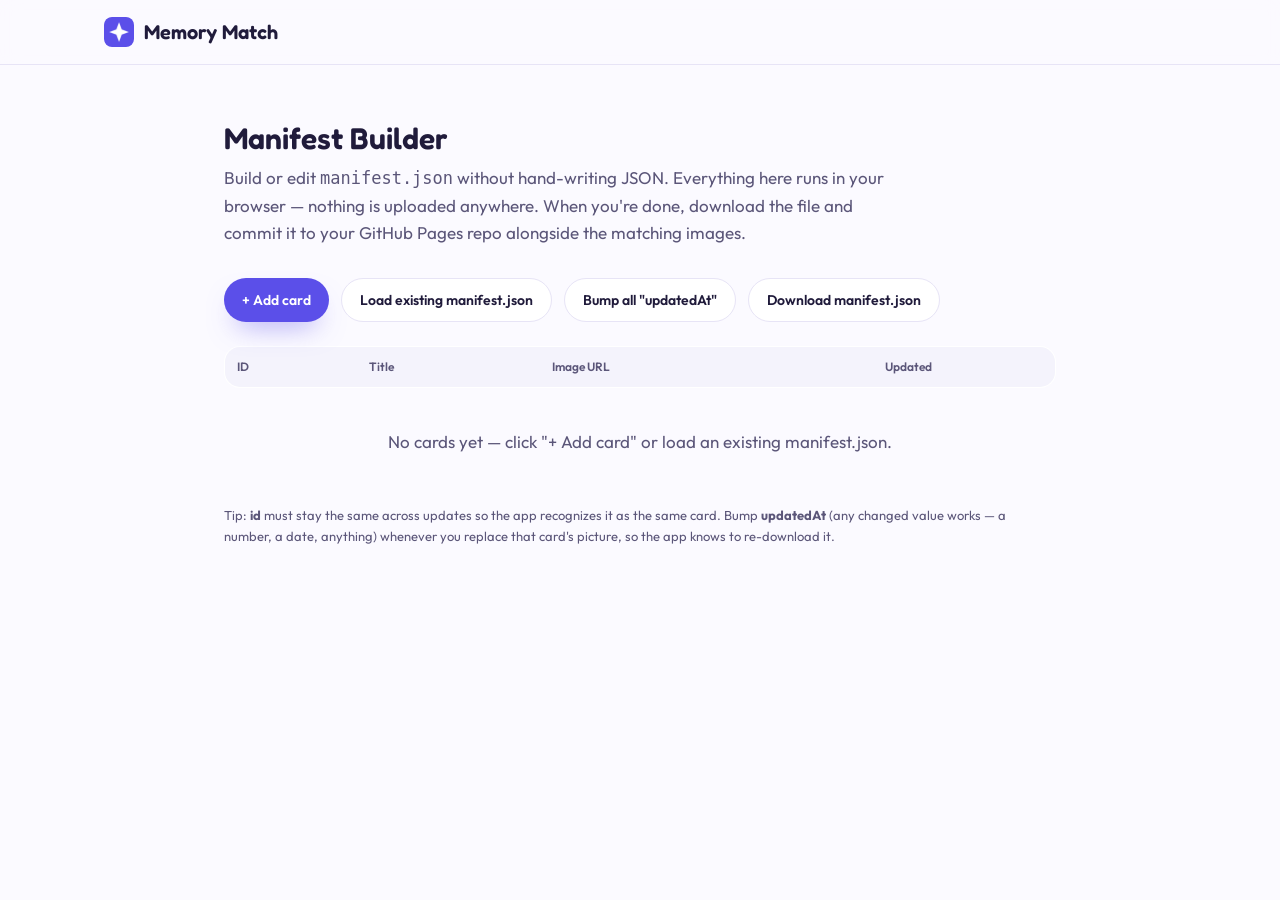
==== manifest-admin.html @ 35a47999 "Upload MemoryGameSite" ====
<!doctype html>
<html lang="en">
<head>
<meta charset="utf-8" />
<meta name="viewport" content="width=device-width, initial-scale=1" />
<title>Manifest Builder — Memory Match</title>
<meta name="robots" content="noindex" />
<link rel="icon" href="favicon.png" />
<link rel="preconnect" href="https://fonts.googleapis.com">
<link rel="preconnect" href="https://fonts.gstatic.com" crossorigin>
<link href="https://fonts.googleapis.com/css2?family=Fredoka:wght@500;600;700&family=Outfit:wght@400;500;600&display=swap" rel="stylesheet">
<link rel="stylesheet" href="style.css" />
<style>
  .tool { max-width: 880px; margin: 0 auto; padding: 56px 24px 96px; }
  .tool h1 { font-size: 30px; margin-bottom: 8px; }
  .tool > p { margin-bottom: 32px; }
  .toolbar { display: flex; gap: 12px; flex-wrap: wrap; margin-bottom: 24px; }
  .toolbar .btn { padding: 10px 18px; font-size: 14px; }
  input[type=file] { display: none; }
  table { width: 100%; border-collapse: collapse; background: #fff; border-radius: var(--radius-md); overflow: hidden; border: 1px solid var(--line); }
  th, td { padding: 10px 12px; text-align: left; border-bottom: 1px solid var(--line); vertical-align: top; }
  th { font-size: 12px; text-transform: none; color: var(--ink-soft); font-weight: 600; background: #F4F3FC; }
  tr:last-child td { border-bottom: none; }
  input[type=text] {
    width: 100%;
    border: 1px solid var(--line);
    border-radius: 8px;
    padding: 8px 10px;
    font-family: 'Outfit', sans-serif;
    font-size: 14px;
  }
  .row-actions { display: flex; gap: 8px; }
  .icon-btn {
    background: none;
    border: 1px solid var(--line);
    border-radius: 8px;
    width: 32px;
    height: 32px;
    cursor: pointer;
    font-size: 14px;
  }
  .icon-btn:hover { border-color: var(--primary); }
  .empty-state { text-align: center; padding: 40px; color: var(--ink-soft); }
  .output {
    margin-top: 28px;
    background: #14112B;
    color: #E7E4F6;
    border-radius: var(--radius-md);
    padding: 20px;
    font-family: monospace;
    font-size: 13px;
    white-space: pre-wrap;
    word-break: break-all;
    max-height: 320px;
    overflow: auto;
  }
  .note { font-size: 13px; color: var(--ink-soft); margin-top: 10px; }
</style>
</head>
<body>

<nav class="nav">
  <div class="wrap">
    <a class="brand" href="index.html">
      <img src="images/app-icon.png" alt="" />
      Memory Match
    </a>
  </div>
</nav>

<main class="tool">
  <h1>Manifest Builder</h1>
  <p>Build or edit <code>manifest.json</code> without hand-writing JSON. Everything here runs in your browser — nothing is uploaded anywhere. When you're done, download the file and commit it to your GitHub Pages repo alongside the matching images.</p>

  <div class="toolbar">
    <button class="btn btn-primary" id="addRowBtn" type="button">+ Add card</button>
    <label class="btn btn-ghost" for="importInput">Load existing manifest.json</label>
    <input type="file" id="importInput" accept="application/json" />
    <button class="btn btn-ghost" id="touchAllBtn" type="button">Bump all "updatedAt"</button>
    <button class="btn btn-ghost" id="downloadBtn" type="button">Download manifest.json</button>
  </div>

  <table>
    <thead>
      <tr>
        <th style="width: 16%;">ID</th>
        <th style="width: 22%;">Title</th>
        <th style="width: 40%;">Image URL</th>
        <th style="width: 14%;">Updated</th>
        <th style="width: 8%;"></th>
      </tr>
    </thead>
    <tbody id="rows"></tbody>
  </table>
  <div class="empty-state" id="emptyState">No cards yet — click "+ Add card" or load an existing manifest.json.</div>

  <div class="note">Tip: <strong>id</strong> must stay the same across updates so the app recognizes it as the same card. Bump <strong>updatedAt</strong> (any changed value works — a number, a date, anything) whenever you replace that card's picture, so the app knows to re-download it.</div>

  <div class="output" id="output" hidden></div>
</main>

<script>
  let cards = [];

  const rowsEl = document.getElementById('rows');
  const emptyStateEl = document.getElementById('emptyState');
  const outputEl = document.getElementById('output');

  function render() {
    rowsEl.innerHTML = '';
    emptyStateEl.style.display = cards.length ? 'none' : 'block';
    cards.forEach((card, i) => {
      const tr = document.createElement('tr');
      tr.innerHTML = `
        <td><input type="text" data-field="id" data-i="${i}" value="${escapeAttr(card.id)}" placeholder="apple" /></td>
        <td><input type="text" data-field="title" data-i="${i}" value="${escapeAttr(card.title)}" placeholder="Apple" /></td>
        <td><input type="text" data-field="imageUrl" data-i="${i}" value="${escapeAttr(card.imageUrl)}" placeholder="https://you.github.io/memorygame-assets/images/apple.png" /></td>
        <td><input type="text" data-field="updatedAt" data-i="${i}" value="${escapeAttr(card.updatedAt)}" placeholder="1" /></td>
        <td class="row-actions">
          <button class="icon-btn" data-action="touch" data-i="${i}" title="Bump updatedAt to now">↻</button>
          <button class="icon-btn" data-action="remove" data-i="${i}" title="Remove card">✕</button>
        </td>
      `;
      rowsEl.appendChild(tr);
    });
    updateOutput();
  }

  function escapeAttr(s) {
    return String(s ?? '').replace(/"/g, '&quot;');
  }

  function updateOutput() {
    outputEl.textContent = JSON.stringify(cards, null, 2);
  }

  rowsEl.addEventListener('input', (e) => {
    const field = e.target.dataset.field;
    const i = Number(e.target.dataset.i);
    if (field && !Number.isNaN(i)) {
      cards[i][field] = e.target.value;
      updateOutput();
    }
  });

  rowsEl.addEventListener('click', (e) => {
    const action = e.target.dataset.action;
    const i = Number(e.target.dataset.i);
    if (Number.isNaN(i)) return;
    if (action === 'remove') {
      cards.splice(i, 1);
      render();
    } else if (action === 'touch') {
      cards[i].updatedAt = String(Date.now());
      render();
    }
  });

  document.getElementById('addRowBtn').addEventListener('click', () => {
    cards.push({ id: '', title: '', imageUrl: '', updatedAt: '1' });
    render();
    outputEl.hidden = false;
  });

  document.getElementById('touchAllBtn').addEventListener('click', () => {
    const now = String(Date.now());
    cards = cards.map((c) => ({ ...c, updatedAt: now }));
    render();
  });

  document.getElementById('downloadBtn').addEventListener('click', () => {
    const blob = new Blob([JSON.stringify(cards, null, 2)], { type: 'application/json' });
    const url = URL.createObjectURL(blob);
    const a = document.createElement('a');
    a.href = url;
    a.download = 'manifest.json';
    document.body.appendChild(a);
    a.click();
    a.remove();
    URL.revokeObjectURL(url);
  });

  document.getElementById('importInput').addEventListener('change', async (e) => {
    const file = e.target.files[0];
    if (!file) return;
    try {
      const text = await file.text();
      const parsed = JSON.parse(text);
      if (Array.isArray(parsed)) {
        cards = parsed.map((c) => ({
          id: c.id ?? '',
          title: c.title ?? '',
          imageUrl: c.imageUrl ?? '',
          updatedAt: c.updatedAt ?? '1',
        }));
        render();
        outputEl.hidden = false;
      } else {
        alert('That file does not look like a manifest.json array.');
      }
    } catch (err) {
      alert('Could not read that file as JSON.');
    }
    e.target.value = '';
  });

  render();
</script>

</body>
</html>
---- style.css ----
:root {
  --bg: #FBFAFF;
  --ink: #201B3B;
  --ink-soft: #5B5679;
  --primary: #5B4FE9;
  --primary-deep: #4038B8;
  --coral: #FF6B6B;
  --mint: #06D6A0;
  --surface: #FFFFFF;
  --line: #E7E4F6;
  --radius-lg: 28px;
  --radius-md: 16px;
  --radius-sm: 10px;
  --shadow: 0 24px 48px -24px rgba(32, 27, 59, 0.25);
  --max: 1120px;
}

* { box-sizing: border-box; }

html { scroll-behavior: smooth; }

body {
  margin: 0;
  background: var(--bg);
  color: var(--ink);
  font-family: 'Outfit', system-ui, sans-serif;
  font-size: 17px;
  line-height: 1.6;
  -webkit-font-smoothing: antialiased;
}

h1, h2, h3, .display {
  font-family: 'Fredoka', system-ui, sans-serif;
  font-weight: 600;
  line-height: 1.15;
  margin: 0;
  color: var(--ink);
}

p { margin: 0; color: var(--ink-soft); max-width: 62ch; }

a { color: inherit; }

img { max-width: 100%; display: block; }

.wrap {
  max-width: var(--max);
  margin: 0 auto;
  padding: 0 24px;
}

/* Nav */
.nav {
  position: sticky;
  top: 0;
  z-index: 20;
  background: rgba(251, 250, 255, 0.86);
  backdrop-filter: blur(10px);
  border-bottom: 1px solid var(--line);
}
.nav .wrap {
  display: flex;
  align-items: center;
  justify-content: space-between;
  padding-top: 16px;
  padding-bottom: 16px;
}
.brand {
  display: flex;
  align-items: center;
  gap: 10px;
  font-family: 'Fredoka', system-ui, sans-serif;
  font-weight: 600;
  font-size: 20px;
  text-decoration: none;
}
.brand img { width: 30px; height: 30px; border-radius: 8px; }
.nav-links { display: flex; gap: 28px; list-style: none; margin: 0; padding: 0; }
.nav-links a { text-decoration: none; color: var(--ink-soft); font-size: 15px; }
.nav-links a:hover { color: var(--primary); }

/* Buttons */
.btn {
  display: inline-flex;
  align-items: center;
  justify-content: center;
  gap: 8px;
  padding: 14px 26px;
  border-radius: 999px;
  font-family: 'Outfit', system-ui, sans-serif;
  font-weight: 600;
  font-size: 15px;
  text-decoration: none;
  border: none;
  cursor: pointer;
  transition: transform 0.15s ease, box-shadow 0.15s ease;
}
.btn:hover { transform: translateY(-2px); }
.btn-primary { background: var(--primary); color: #fff; box-shadow: 0 14px 28px -12px rgba(91,79,233,0.55); }
.btn-primary:hover { background: var(--primary-deep); }
.btn-ghost { background: var(--surface); color: var(--ink); border: 1.5px solid var(--line); }
.btn-ghost:hover { border-color: var(--primary); color: var(--primary); }
.btn-row { display: flex; gap: 14px; flex-wrap: wrap; }

/* Sections */
section { padding: 96px 0; }
.section-head { max-width: 640px; margin-bottom: 48px; }
.kicker { color: var(--primary); font-weight: 600; font-size: 15px; margin-bottom: 10px; display: block; }
.section-head h2 { font-size: clamp(28px, 4vw, 38px); margin-bottom: 14px; }

/* Hero */
.hero .wrap {
  display: grid;
  grid-template-columns: 1.05fr 0.95fr;
  gap: 56px;
  align-items: center;
  padding-top: 72px;
  padding-bottom: 40px;
}
.hero h1 { font-size: clamp(36px, 5vw, 54px); margin-bottom: 20px; }
.hero p.lead { font-size: 19px; margin-bottom: 32px; }

/* Flip-card hero demo */
.flip-grid {
  display: grid;
  grid-template-columns: repeat(3, 1fr);
  gap: 14px;
  perspective: 1000px;
}
.flip-card {
  aspect-ratio: 1;
  position: relative;
  border-radius: var(--radius-sm);
}
.flip-card .face {
  position: absolute;
  inset: 0;
  border-radius: var(--radius-sm);
  display: flex;
  align-items: center;
  justify-content: center;
  backface-visibility: hidden;
  animation: reveal 2.6s ease-in-out infinite;
}
.flip-card .face.back { background: linear-gradient(145deg, var(--primary), #7B71F0); }
.flip-card .face.front { background: #fff; border: 1.5px solid var(--line); font-size: 30px; transform: rotateY(180deg); }
.flip-card:nth-child(1) .face { animation-delay: 0.0s; }
.flip-card:nth-child(2) .face { animation-delay: 0.15s; }
.flip-card:nth-child(3) .face { animation-delay: 0.3s; }
.flip-card:nth-child(4) .face { animation-delay: 0.45s; }
.flip-card:nth-child(5) .face { animation-delay: 0.6s; }
.flip-card:nth-child(6) .face { animation-delay: 0.75s; }
.flip-card:nth-child(7) .face { animation-delay: 0.9s; }
.flip-card:nth-child(8) .face { animation-delay: 1.05s; }
.flip-card:nth-child(9) .face { animation-delay: 1.2s; }

@keyframes reveal {
  0%, 8% { transform: rotateY(0deg); }
  45%, 65% { transform: rotateY(180deg); }
  92%, 100% { transform: rotateY(0deg); }
}

@media (prefers-reduced-motion: reduce) {
  .flip-card .face { animation: none; }
  .flip-card .face.front { transform: rotateY(0deg); opacity: 0; }
}

/* Steps */
.steps { display: grid; grid-template-columns: repeat(3, 1fr); gap: 24px; }
.step {
  background: var(--surface);
  border: 1px solid var(--line);
  border-radius: var(--radius-md);
  padding: 28px;
}
.step .num {
  width: 34px; height: 34px;
  border-radius: 10px;
  background: var(--primary);
  color: #fff;
  display: flex; align-items: center; justify-content: center;
  font-family: 'Fredoka', sans-serif; font-weight: 600;
  margin-bottom: 16px;
}
.step h3 { font-size: 19px; margin-bottom: 8px; }
.step p { font-size: 15px; }

/* Catalog / WhatsApp section */
.catalog-section .wrap {
  display: grid;
  grid-template-columns: 0.85fr 1.15fr;
  gap: 56px;
  align-items: center;
}
.phone-mock {
  background: #14112B;
  border-radius: 40px;
  padding: 14px;
  width: min(300px, 100%);
  box-shadow: var(--shadow);
  margin: 0 auto;
}
.phone-screen {
  background: var(--bg);
  border-radius: 28px;
  padding: 18px;
  min-height: 460px;
}
.phone-search {
  background: #fff;
  border-radius: 10px;
  padding: 10px 12px;
  font-size: 13px;
  color: var(--ink-soft);
  margin-bottom: 14px;
  border: 1px solid var(--line);
}
.phone-grid { display: grid; grid-template-columns: 1fr 1fr; gap: 10px; }
.phone-item {
  background: #fff;
  border-radius: 12px;
  padding: 10px;
  text-align: center;
}
.phone-item .emoji { font-size: 30px; margin-bottom: 6px; }
.phone-item .name { font-size: 12px; font-weight: 600; margin-bottom: 8px; }
.phone-item .wa {
  background: var(--mint);
  color: #fff;
  border-radius: 8px;
  font-size: 10px;
  font-weight: 600;
  padding: 6px 4px;
}
.catalog-copy ul { padding: 0; margin: 24px 0 0; list-style: none; display: grid; gap: 14px; }
.catalog-copy li { display: flex; gap: 12px; align-items: flex-start; font-size: 15px; color: var(--ink-soft); }
.catalog-copy li .dot { width: 8px; height: 8px; border-radius: 50%; background: var(--mint); margin-top: 8px; flex-shrink: 0; }

/* Freshness / admin */
.fresh-band {
  background: linear-gradient(135deg, var(--primary), #4038B8);
  color: #fff;
  border-radius: var(--radius-lg);
}
.fresh-band .wrap { padding: 64px 24px; display: grid; grid-template-columns: 1fr 1fr; gap: 40px; align-items: center; }
.fresh-band h2 { color: #fff; }
.fresh-band p { color: rgba(255,255,255,0.82); }
.fresh-card {
  background: rgba(255,255,255,0.1);
  border: 1px solid rgba(255,255,255,0.25);
  border-radius: var(--radius-md);
  padding: 22px;
}
.fresh-card + .fresh-card { margin-top: 14px; }
.fresh-card .label { font-size: 13px; color: rgba(255,255,255,0.7); margin-bottom: 4px; }
.fresh-card .value { font-family: 'Fredoka', sans-serif; font-size: 20px; }

/* Get the app */
.store-row { display: flex; gap: 14px; flex-wrap: wrap; margin-top: 28px; }
.store-badge {
  display: flex;
  align-items: center;
  gap: 10px;
  background: var(--ink);
  color: #fff;
  padding: 12px 20px;
  border-radius: var(--radius-sm);
  text-decoration: none;
}
.store-badge .lines { display: flex; flex-direction: column; line-height: 1.2; }
.store-badge .small { font-size: 11px; opacity: 0.7; }
.store-badge .big { font-size: 15px; font-weight: 600; }
.store-note { margin-top: 18px; font-size: 14px; }

/* Footer */
footer { border-top: 1px solid var(--line); padding: 48px 0; }
footer .wrap { display: flex; justify-content: space-between; align-items: center; flex-wrap: wrap; gap: 16px; }
.footer-links { display: flex; gap: 22px; list-style: none; padding: 0; margin: 0; }
.footer-links a { text-decoration: none; color: var(--ink-soft); font-size: 14px; }
.footer-links a:hover { color: var(--primary); }
.footer-brand { font-size: 14px; color: var(--ink-soft); }

@media (max-width: 860px) {
  .hero .wrap, .catalog-section .wrap, .fresh-band .wrap { grid-template-columns: 1fr; }
  .nav-links { display: none; }
  .steps { grid-template-columns: 1fr; }
  section { padding: 64px 0; }
}
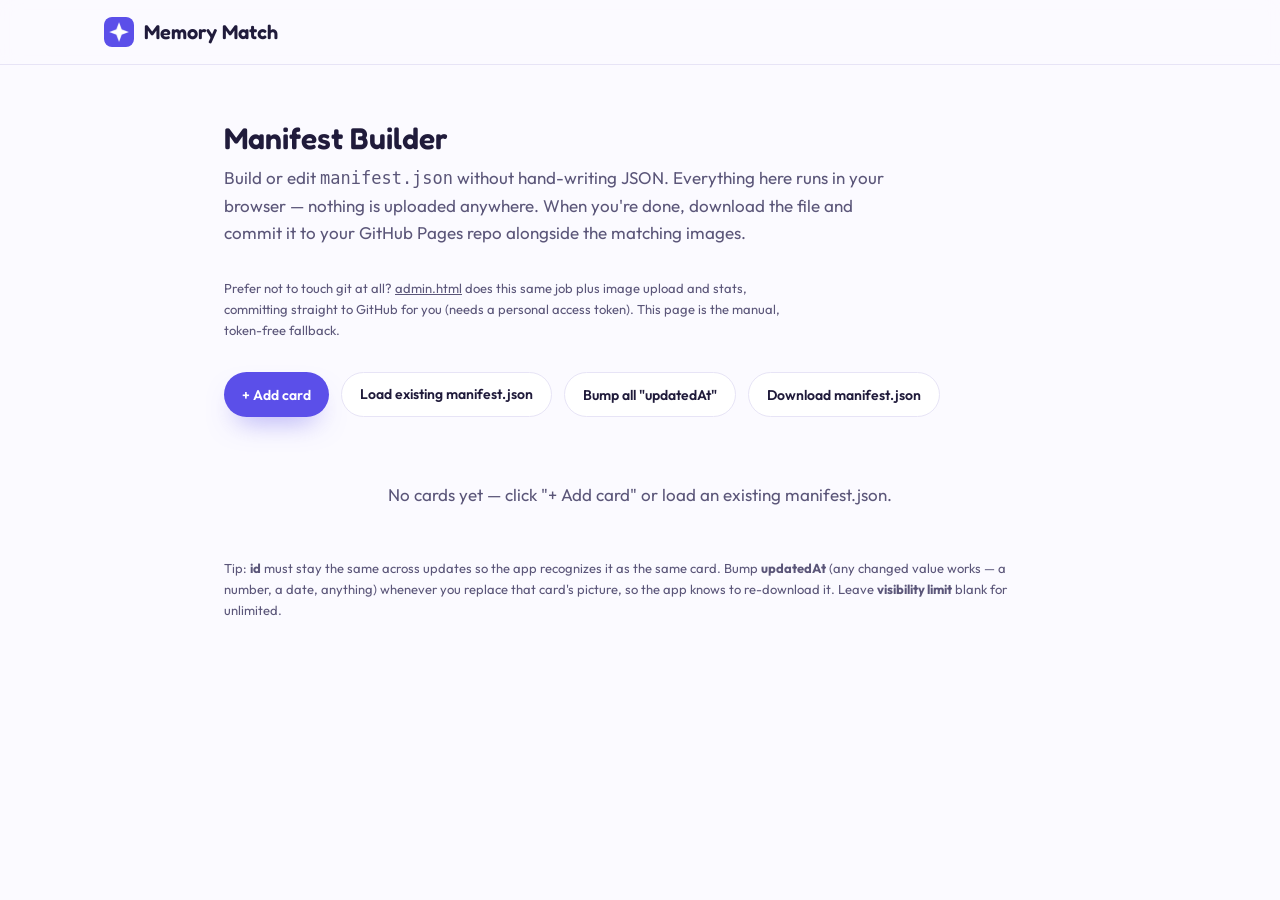
==== commit c4c58227: "Remade" ====
--- a/manifest-admin.html
+++ b/manifest-admin.html
@@ -21,7 +21,7 @@
   th, td { padding: 10px 12px; text-align: left; border-bottom: 1px solid var(--line); vertical-align: top; }
   th { font-size: 12px; text-transform: none; color: var(--ink-soft); font-weight: 600; background: #F4F3FC; }
   tr:last-child td { border-bottom: none; }
-  input[type=text] {
+  input[type=text], textarea {
     width: 100%;
     border: 1px solid var(--line);
     border-radius: 8px;
@@ -29,7 +29,18 @@
     font-family: 'Outfit', sans-serif;
     font-size: 14px;
   }
-  .row-actions { display: flex; gap: 8px; }
+  textarea { resize: vertical; min-height: 42px; }
+  .field-label { font-size: 11px; color: var(--ink-soft); display: block; margin: 8px 0 3px; }
+  .field-label:first-child { margin-top: 0; }
+  .entry {
+    background: #fff;
+    border: 1px solid var(--line);
+    border-radius: var(--radius-md);
+    padding: 16px;
+    margin-bottom: 12px;
+  }
+  .entry-grid { display: grid; grid-template-columns: 1fr 1fr; gap: 0 16px; }
+  .entry-actions { display: flex; justify-content: flex-end; gap: 8px; margin-top: 10px; }
   .icon-btn {
     background: none;
     border: 1px solid var(--line);
@@ -71,6 +82,7 @@
 <main class="tool">
   <h1>Manifest Builder</h1>
   <p>Build or edit <code>manifest.json</code> without hand-writing JSON. Everything here runs in your browser — nothing is uploaded anywhere. When you're done, download the file and commit it to your GitHub Pages repo alongside the matching images.</p>
+  <p class="note">Prefer not to touch git at all? <a href="admin.html">admin.html</a> does this same job plus image upload and stats, committing straight to GitHub for you (needs a personal access token). This page is the manual, token-free fallback.</p>
 
   <div class="toolbar">
     <button class="btn btn-primary" id="addRowBtn" type="button">+ Add card</button>
@@ -80,21 +92,10 @@
     <button class="btn btn-ghost" id="downloadBtn" type="button">Download manifest.json</button>
   </div>
 
-  <table>
-    <thead>
-      <tr>
-        <th style="width: 16%;">ID</th>
-        <th style="width: 22%;">Title</th>
-        <th style="width: 40%;">Image URL</th>
-        <th style="width: 14%;">Updated</th>
-        <th style="width: 8%;"></th>
-      </tr>
-    </thead>
-    <tbody id="rows"></tbody>
-  </table>
+  <div id="rows" class="card-list"></div>
   <div class="empty-state" id="emptyState">No cards yet — click "+ Add card" or load an existing manifest.json.</div>
 
-  <div class="note">Tip: <strong>id</strong> must stay the same across updates so the app recognizes it as the same card. Bump <strong>updatedAt</strong> (any changed value works — a number, a date, anything) whenever you replace that card's picture, so the app knows to re-download it.</div>
+  <div class="note">Tip: <strong>id</strong> must stay the same across updates so the app recognizes it as the same card. Bump <strong>updatedAt</strong> (any changed value works — a number, a date, anything) whenever you replace that card's picture, so the app knows to re-download it. Leave <strong>visibility limit</strong> blank for unlimited.</div>
 
   <div class="output" id="output" hidden></div>
 </main>
@@ -110,18 +111,33 @@
     rowsEl.innerHTML = '';
     emptyStateEl.style.display = cards.length ? 'none' : 'block';
     cards.forEach((card, i) => {
-      const tr = document.createElement('tr');
-      tr.innerHTML = `
-        <td><input type="text" data-field="id" data-i="${i}" value="${escapeAttr(card.id)}" placeholder="apple" /></td>
-        <td><input type="text" data-field="title" data-i="${i}" value="${escapeAttr(card.title)}" placeholder="Apple" /></td>
-        <td><input type="text" data-field="imageUrl" data-i="${i}" value="${escapeAttr(card.imageUrl)}" placeholder="https://you.github.io/memorygame-assets/images/apple.png" /></td>
-        <td><input type="text" data-field="updatedAt" data-i="${i}" value="${escapeAttr(card.updatedAt)}" placeholder="1" /></td>
-        <td class="row-actions">
+      const entry = document.createElement('div');
+      entry.className = 'entry';
+      entry.innerHTML = `
+        <div class="entry-grid">
+          <div>
+            <span class="field-label">ID</span>
+            <input type="text" data-field="id" data-i="${i}" value="${escapeAttr(card.id)}" placeholder="apple" />
+            <span class="field-label">Title</span>
+            <input type="text" data-field="title" data-i="${i}" value="${escapeAttr(card.title)}" placeholder="Apple" />
+            <span class="field-label">Image URL</span>
+            <input type="text" data-field="imageUrl" data-i="${i}" value="${escapeAttr(card.imageUrl)}" placeholder="https://you.github.io/memorygame-assets/images/apple.png" />
+          </div>
+          <div>
+            <span class="field-label">Description (optional, shown behind "See more")</span>
+            <textarea data-field="description" data-i="${i}" placeholder="Optional details, pricing, sizing, etc.">${escapeHtml(card.description ?? '')}</textarea>
+            <span class="field-label">Visibility limit (blank = unlimited)</span>
+            <input type="text" data-field="maxFlips" data-i="${i}" value="${escapeAttr(card.maxFlips ?? '')}" placeholder="Unlimited" />
+            <span class="field-label">Updated</span>
+            <input type="text" data-field="updatedAt" data-i="${i}" value="${escapeAttr(card.updatedAt)}" placeholder="1" />
+          </div>
+        </div>
+        <div class="entry-actions">
           <button class="icon-btn" data-action="touch" data-i="${i}" title="Bump updatedAt to now">↻</button>
           <button class="icon-btn" data-action="remove" data-i="${i}" title="Remove card">✕</button>
-        </td>
+        </div>
       `;
-      rowsEl.appendChild(tr);
+      rowsEl.appendChild(entry);
     });
     updateOutput();
   }
@@ -130,8 +146,23 @@
     return String(s ?? '').replace(/"/g, '&quot;');
   }
 
+  function escapeHtml(s) {
+    return String(s ?? '').replace(/[&<>"']/g, (c) => ({ '&': '&amp;', '<': '&lt;', '>': '&gt;', '"': '&quot;', "'": '&#39;' }[c]));
+  }
+
+  function normalize(list) {
+    return list.map((c) => ({
+      id: c.id ?? '',
+      title: c.title ?? '',
+      imageUrl: c.imageUrl ?? '',
+      updatedAt: c.updatedAt ?? '1',
+      description: c.description && String(c.description).trim() ? String(c.description).trim() : null,
+      maxFlips: c.maxFlips !== '' && c.maxFlips != null && /^\d+$/.test(String(c.maxFlips)) ? Number(c.maxFlips) : null,
+    }));
+  }
+
   function updateOutput() {
-    outputEl.textContent = JSON.stringify(cards, null, 2);
+    outputEl.textContent = JSON.stringify(normalize(cards), null, 2);
   }
 
   rowsEl.addEventListener('input', (e) => {
@@ -157,7 +188,7 @@
   });
 
   document.getElementById('addRowBtn').addEventListener('click', () => {
-    cards.push({ id: '', title: '', imageUrl: '', updatedAt: '1' });
+    cards.push({ id: '', title: '', imageUrl: '', updatedAt: '1', description: '', maxFlips: '' });
     render();
     outputEl.hidden = false;
   });
@@ -169,7 +200,7 @@
   });
 
   document.getElementById('downloadBtn').addEventListener('click', () => {
-    const blob = new Blob([JSON.stringify(cards, null, 2)], { type: 'application/json' });
+    const blob = new Blob([JSON.stringify(normalize(cards), null, 2)], { type: 'application/json' });
     const url = URL.createObjectURL(blob);
     const a = document.createElement('a');
     a.href = url;
@@ -192,6 +223,8 @@
           title: c.title ?? '',
           imageUrl: c.imageUrl ?? '',
           updatedAt: c.updatedAt ?? '1',
+          description: c.description ?? '',
+          maxFlips: c.maxFlips == null ? '' : String(c.maxFlips),
         }));
         render();
         outputEl.hidden = false;
